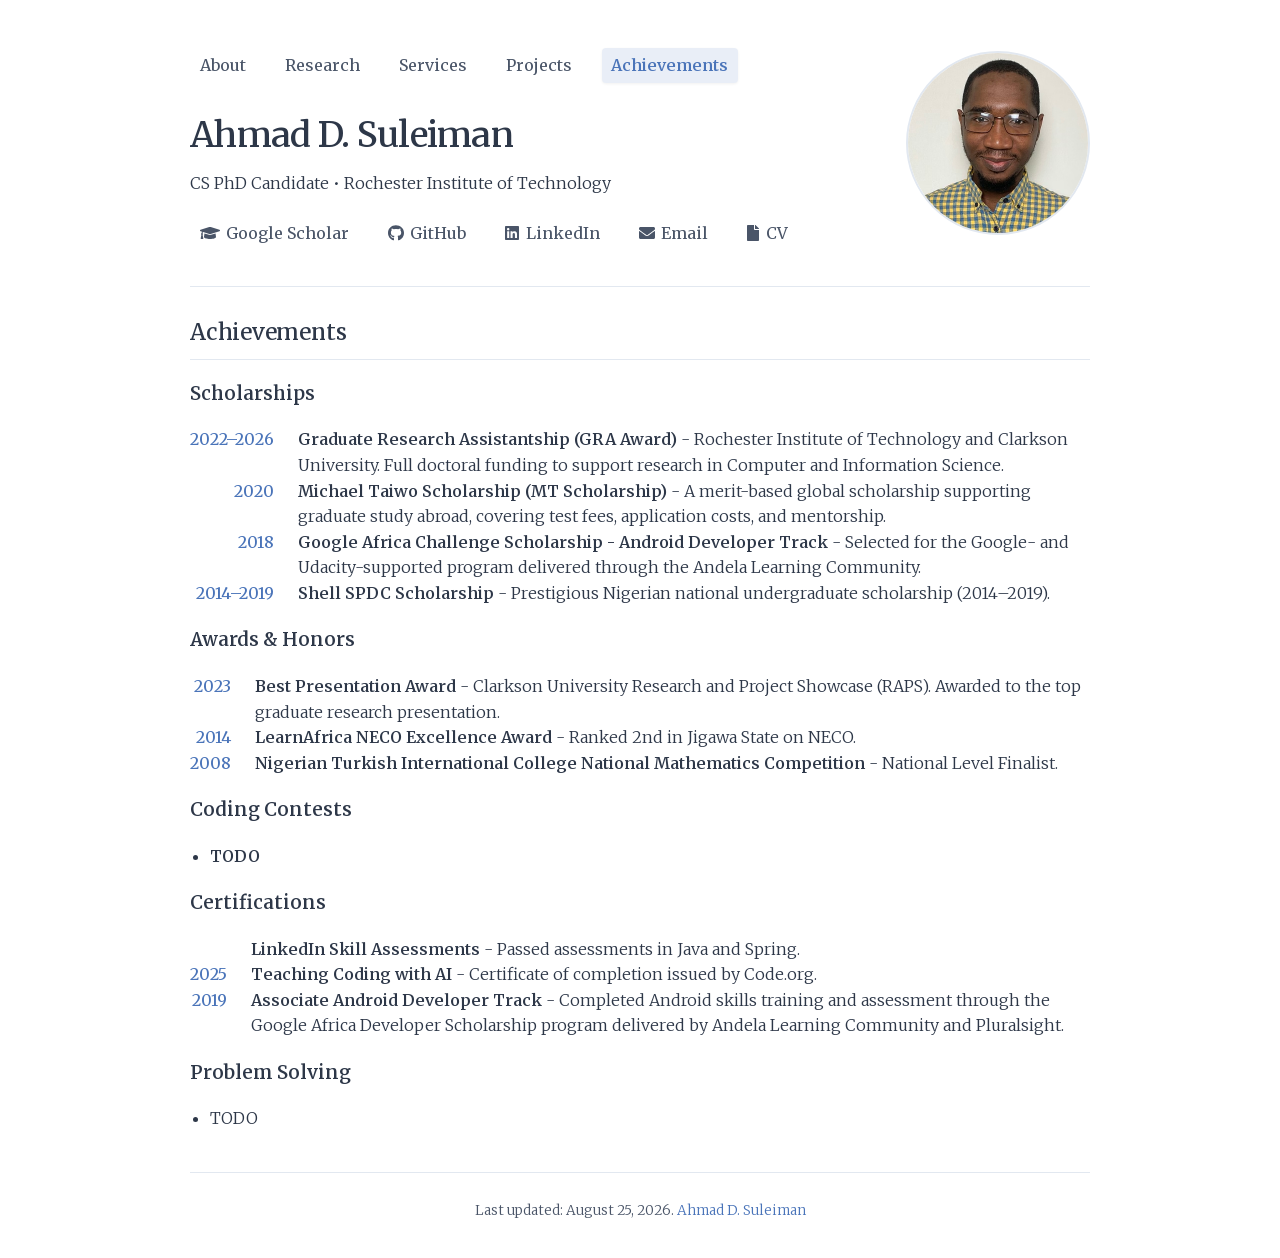
==== achievements.html @ 3bc74a8c "Date Teaching Coding with AI certificate" ====
<!DOCTYPE html>
<html lang="en">

<head>
    <meta charset="UTF-8">
    <meta name="viewport" content="width=device-width, initial-scale=1.0">
    <title>Awards &amp; Achievements | Ahmad D. Suleiman</title>
    <meta name="description" content="View awards, scholarships, honors, certifications, coding achievements, and selected academic accomplishments earned by Ahmad D. Suleiman.">
    <meta name="keywords"
        content="Ahmad D. Suleiman awards, scholarships, academic honors, certifications, coding contests, achievements, Rochester Institute of Technology">
    <meta name="author" content="Ahmad D. Suleiman">
    <meta name="robots" content="index, follow">
    <link rel="canonical" href="https://ahmadfantastic.github.io/achievements.html">
    <link rel="icon" href="images/favicon-32.png" type="image/png" sizes="32x32">
    <link rel="apple-touch-icon" href="images/apple-touch-icon.png" sizes="180x180">
    <meta name="theme-color" content="#4a74b9">
    <link rel="manifest" href="site.webmanifest">
    <meta name="msapplication-navbutton-color" content="#4a74b9">
    <meta name="mobile-web-app-capable" content="yes">
    <meta name="apple-mobile-web-app-capable" content="yes">
    <meta name="apple-mobile-web-app-status-bar-style" content="default">
    <meta property="og:type" content="website">
    <meta property="og:site_name" content="Ahmad D. Suleiman">
    <meta property="og:title" content="Awards &amp; Achievements | Ahmad D. Suleiman">
    <meta property="og:description" content="Awards, scholarships, honors, certifications, coding achievements, and selected academic accomplishments.">
    <meta property="og:url" content="https://ahmadfantastic.github.io/achievements.html">
    <meta property="og:image" content="https://ahmadfantastic.github.io/images/og-card.png">
    <meta property="og:image:type" content="image/png">
    <meta property="og:image:width" content="1200">
    <meta property="og:image:height" content="630">
    <meta property="og:image:alt" content="Ahmad D. Suleiman, computing education and empirical software engineering researcher">
    <meta name="twitter:card" content="summary_large_image">
    <meta name="twitter:creator" content="@ahmadfantastic8">
    <meta name="twitter:title" content="Awards &amp; Achievements | Ahmad D. Suleiman">
    <meta name="twitter:description" content="Awards, scholarships, honors, certifications, coding achievements, and selected academic accomplishments.">
    <meta name="twitter:image" content="https://ahmadfantastic.github.io/images/og-card.png">
    <meta name="twitter:image:alt" content="Ahmad D. Suleiman, computing education and empirical software engineering researcher">
    <link rel="preload" href="assets/fonts/merriweather-latin.woff2" as="font" type="font/woff2" crossorigin>
    <link rel="stylesheet" href="styles.css?v=20260809-1">
</head>

<body>
    <header>
        <div class="header-content">
            <button class="nav-toggle" aria-controls="main-nav" aria-expanded="false" aria-label="Toggle navigation">
                <span class="hamburger" aria-hidden="true"></span>
            </button>
            <nav id="main-nav" aria-label="Main navigation">
                <ul>
                    <li><a href="index.html">About</a></li>
                    <li><a href="research.html">Research</a></li>
                    <li><a href="services.html">Services</a></li>
                    <li><a href="projects.html">Projects</a></li>
                    <li><a href="achievements.html">Achievements</a></li>
                </ul>
            </nav>
            <h1>Ahmad D. Suleiman</h1>
            <p>CS PhD Candidate • Rochester Institute of Technology</p>
            <div class="social-links-header">
                <a href="https://scholar.google.com/citations?user=X2DXbvgAAAAJ&amp;hl=en" target="_blank"
                    rel="noopener noreferrer"><span class="social-icon icon-graduation-cap" aria-hidden="true"></span>Google Scholar</a>
                <a href="https://github.com/ahmadfantastic" target="_blank" rel="noopener noreferrer"><span
                        class="social-icon icon-github" aria-hidden="true"></span>GitHub</a>
                <a href="https://www.linkedin.com/in/ahmad-d-suleiman/" target="_blank" rel="noopener noreferrer"><span
                        class="social-icon icon-linkedin" aria-hidden="true"></span>LinkedIn</a>
                <a href="mailto:as4300@rit.edu"><span class="social-icon icon-envelope" aria-hidden="true"></span>Email</a>
                <a href="CV.pdf" download><span class="social-icon icon-file" aria-hidden="true"></span>CV</a>
            </div>
        </div>
        <div class="header-image">
            <picture>
                <source type="image/avif" srcset="images/profile-360.avif 360w, images/profile-480.avif 480w" sizes="180px">
                <source type="image/webp" srcset="images/profile-360.webp 360w, images/profile-480.webp 480w" sizes="180px">
                <img src="images/profile.jpg" alt="Ahmad D. Suleiman" width="180" height="180"
                    decoding="async" fetchpriority="high">
            </picture>
        </div>
    </header>
    <main>
        <section id="achievements">
            <h2>Achievements</h2>


            <div class="achievement-category">
                <h3>Scholarships</h3>
                <div class="entries-list">
                    <div class="entry-item">
                        <span class="entry-date">2022–2026</span>
                        <div class="entry-desc"><b>Graduate Research Assistantship (GRA Award)</b> - Rochester
                            Institute of Technology and Clarkson University. Full doctoral funding to support research in
                            Computer and Information Science.</div>
                    </div>
                    <div class="entry-item">
                        <span class="entry-date">2020</span>
                        <div class="entry-desc"><b>Michael Taiwo Scholarship (MT Scholarship)</b> - A
                            merit-based global scholarship supporting graduate study abroad, covering test fees,
                            application costs, and mentorship.</div>
                    </div>
                    <div class="entry-item">
                        <span class="entry-date">2018</span>
                        <div class="entry-desc"><b>Google Africa Challenge Scholarship - Android Developer Track</b> -
                            Selected for the Google- and Udacity-supported program delivered through the Andela Learning
                            Community.</div>
                    </div>
                    <div class="entry-item">
                        <span class="entry-date">2014–2019</span>
                        <div class="entry-desc"><b>Shell SPDC Scholarship</b> - Prestigious Nigerian national
                            undergraduate scholarship (2014–2019).</div>
                    </div>
                </div>
            </div>

            <div class="achievement-category">
                <h3>Awards &amp; Honors</h3>
                <div class="entries-list">
                    <div class="entry-item">
                        <span class="entry-date">2023</span>
                        <div class="entry-desc"><b>Best Presentation Award</b> - Clarkson University Research
                            and Project Showcase (RAPS). Awarded to the top graduate research presentation.</div>
                    </div>
                    <div class="entry-item">
                        <span class="entry-date">2014</span>
                        <div class="entry-desc"><b>LearnAfrica NECO Excellence Award</b> - Ranked 2nd in
                            Jigawa State on NECO.</div>
                    </div>
                    <div class="entry-item">
                        <span class="entry-date">2008</span>
                        <div class="entry-desc"><b>Nigerian Turkish International College National Mathematics Competition</b> - National Level Finalist.</div>
                    </div>
                </div>
            </div>

            <div class="achievement-category">
                <h3>Coding Contests</h3>
                <ul>
                    <li><b>TODO</b></li>
                </ul>
            </div>

            <div class="achievement-category">
                <h3>Certifications</h3>
                <div class="entries-list">
                    <div class="entry-item">
                        <span class="entry-date"></span>
                        <div class="entry-desc"><b>LinkedIn Skill Assessments</b> - Passed assessments in Java and
                            Spring.</div>
                    </div>
                    <div class="entry-item">
                        <span class="entry-date">2025</span>
                        <div class="entry-desc"><b>Teaching Coding with AI</b> - Certificate of completion issued by
                            Code.org.</div>
                    </div>
                    <div class="entry-item">
                        <span class="entry-date">2019</span>
                        <div class="entry-desc"><b>Associate Android Developer Track</b> - Completed Android skills
                            training and assessment through the Google Africa Developer Scholarship program delivered by
                            Andela Learning Community and Pluralsight.</div>
                    </div>
                </div>
            </div>

            <div class="achievement-category">
                <h3>Problem Solving</h3>
                <ul>
                    <li>TODO</li>
                </ul>
            </div>
        </section>
    </main>

    <footer>
        <p>Last updated: August 25, 2026. <a href="https://ahmadfantastic.github.io">Ahmad D. Suleiman</a></p>
    </footer>
    <div id="imageModal" class="modal">
        <button class="modal-close" type="button" onclick="closeModal()" aria-label="Close image preview">&times;</button>
        <img class="modal-content" id="modalImage" alt="">
    </div>
    <script src="scripts.js" defer></script>
    <script data-goatcounter="https://ahmadfantastic.goatcounter.com/count"
        async src="//gc.zgo.at/count.js"></script>
</body>

</html>
---- styles.css ----
@font-face {
  font-family: 'Merriweather';
  font-style: normal;
  font-weight: 300 600;
  font-display: swap;
  src: url('assets/fonts/merriweather-latin.woff2') format('woff2');
}

:root {
  --bg-color: #fff;
  --text-color: #2d3748;
  --text-secondary: #4a5568;
  --accent-color: #4a74b9;
  --accent-hover: #3a5c9e;
  --border-color: #e2e8f0;
  --shadow-color: rgba(0,0,0,0.05);
  --animation-offset: 3px;
  --transition-time: 0.3s;
}

body {
  font-family: 'Merriweather', Georgia, 'Times New Roman', serif;
  line-height: 1.6;
  max-width: 900px;
  margin: 0 auto;
  padding: 1.5rem;
  color: var(--text-color);
  background-color: var(--bg-color);
  font-weight: 300;
}

/* Smooth scrolling for in-page navigation */
html {
  scroll-behavior: smooth;
}

/* Navigation specific tweaks */
nav ul li {
  list-style: none;
}

nav ul li a {
  display: inline-block;
}

header {
  margin-bottom: 1.5rem;
  border-bottom: 1px solid var(--border-color);
  padding-bottom: 1rem;
  display: flex;
  align-items: center;
  justify-content: space-between;
  position: relative; /* allow absolutely-positioned mobile nav to sit under header */
}

.header-content {
  flex: 1;
}

.header-image img {
  width: 180px;
  height: 180px;
  object-fit: cover;
  border-radius: 50%;
  border: 2px solid var(--border-color);
  transition: transform var(--transition-time) ease, box-shadow var(--transition-time) ease;
}

.header-image img:hover {
  transform: scale(1.02);
  box-shadow: 0 5px 15px var(--shadow-color);
}

h1 {
  font-size: 2.2rem;
  font-weight: 500;
  margin-bottom: 0.25rem;
  letter-spacing: -0.02em;
}

h2 {
  font-size: 1.4rem;
  font-weight: 500;
  margin: 1.75rem 0 1rem;
  padding-bottom: 0.5rem;
  border-bottom: 1px solid var(--border-color);
  letter-spacing: -0.01em;
}

/* Navigation */
nav {
  margin-top: 1.5rem;
}

/* Hide mobile nav toggle by default (show only in small viewports) */
.nav-toggle {
  display: none; /* hidden by default; shown with media query on small screens */
}

/* Ensure main nav is visible on wider screens */
nav#main-nav {
  display: block;
  z-index: 50;
}

nav ul {
  list-style: none;
  padding: 0;
  display: flex;
  flex-wrap: wrap;
  gap: 1.25rem;
}

nav a, .social-links-header a {
  text-decoration: none;
  color: var(--text-secondary);
  transition: all var(--transition-time) ease;
  font-weight: 400;
  padding: 0.3rem 0.6rem;
  border-radius: 4px;
}

nav a:hover, .social-links-header a:hover {
  color: var(--accent-color);
  background-color: rgba(74, 116, 185, 0.08);
  transform: translateX(var(--animation-offset));
}

/* Active navigation link indicator */
nav a.nav-active, nav a.nav-active:hover {
  color: var(--accent-color);
  font-weight: 600;
  background-color: rgba(74, 116, 185, 0.12);
  box-shadow: 0 1px 3px rgba(0,0,0,0.06);
  transform: none; /* don't shift on active */
}

.social-links-header {
  display: flex;
  gap: 1.25rem;
  margin: 1.2rem 0;
}

.social-icon {
  display: inline-block;
  height: 1em;
  margin-right: 0.4rem;
  vertical-align: -0.125em;
  background-color: currentColor;
  -webkit-mask-position: center;
  -webkit-mask-repeat: no-repeat;
  -webkit-mask-size: contain;
  mask-position: center;
  mask-repeat: no-repeat;
  mask-size: contain;
}

.icon-graduation-cap {
  width: 1.25em;
  -webkit-mask-image: url('assets/icons/graduation-cap.svg');
  mask-image: url('assets/icons/graduation-cap.svg');
}

.icon-github {
  width: 0.969em;
  -webkit-mask-image: url('assets/icons/github.svg');
  mask-image: url('assets/icons/github.svg');
}

.icon-linkedin {
  width: 0.875em;
  -webkit-mask-image: url('assets/icons/linkedin.svg');
  mask-image: url('assets/icons/linkedin.svg');
}

.icon-envelope {
  width: 1em;
  -webkit-mask-image: url('assets/icons/envelope.svg');
  mask-image: url('assets/icons/envelope.svg');
}

.icon-file {
  width: 0.75em;
  -webkit-mask-image: url('assets/icons/file.svg');
  mask-image: url('assets/icons/file.svg');
}

/* Unified animation for elements (not sections) */
.publication-item, .entry-item, .service-category, .misc-item, .news-list li {
  transition: transform var(--transition-time) ease;
}

.publication-item:hover, .entry-item:hover, 
.service-category:hover, .misc-item:hover, .news-list li:hover {
  transform: translateX(var(--animation-offset));
}

/* Section animation */
@keyframes fadeIn {
  from {
    opacity: 0;
    transform: translateX(var(--animation-offset));
  }
  to {
    opacity: 1;
    transform: translateX(0);
  }
}

section {
  margin-bottom: 2rem;
  scroll-margin-top: 1rem;
  animation: fadeIn 0.8s ease-out;
  width: 100%;
}

/* Availability notice */
.availability-note {
  margin-top: 1.25rem;
  padding: 1rem 1.15rem;
  border: 1px solid var(--border-color);
  border-left: 4px solid var(--accent-color);
  background-color: rgba(74, 116, 185, 0.035);
  border-radius: 4px;
  box-shadow: 0 2px 8px var(--shadow-color);
}

.availability-title {
  margin: 0 0 0.7rem;
  color: var(--accent-color);
  font-weight: 600;
  font-size: 1em;
  padding: 0;
  border: 0;
  letter-spacing: normal;
}

.availability-options {
  border-top: 1px solid var(--border-color);
}

.availability-option {
  display: grid;
  grid-template-columns: 6.5rem minmax(0, 1fr);
  gap: 0.75rem;
  align-items: start;
  padding: 0.65rem 0 0;
}

.availability-option + .availability-option {
  margin-top: 0.65rem;
  border-top: 1px solid var(--border-color);
}

.availability-option h3 {
  margin: 0;
  font-size: 0.95rem;
  font-weight: 600;
}

.availability-option p {
  margin: 0;
  color: var(--text-secondary);
  font-size: 0.9rem;
}

/* Publication styles */
.publications-header {
  display: flex;
  justify-content: space-between;
  align-items: center;
  margin-bottom: 1.5rem;
}

.toggle-publications {
  background-color: rgba(74, 116, 185, 0.08);
  color: var(--accent-color);
  border: none;
  padding: 0.5rem 1rem;
  border-radius: 4px;
  cursor: pointer;
  font-weight: 500;
  transition: all var(--transition-time) ease;
}

.toggle-publications:hover {
  background-color: var(--accent-color);
  color: white;
}

.publication-item {
  margin-bottom: 1.5rem;
  padding: 0.75rem 0;
  border-bottom: 1px solid var(--border-color);
  display: flex;
  gap: 1.25rem;
}

.pub-thumbnail {
  width: 125px;
  height: 125px;
  flex-shrink: 0;
  border: 1px solid var(--border-color);
  overflow: hidden;
  cursor: pointer;
  position: relative;
  border-radius: 6px;
  box-shadow: 0 2px 8px var(--shadow-color);
}

.pub-thumbnail img {
  width: 100%;
  height: 100%;
  object-fit: cover;
  transition: transform var(--transition-time) ease;
}

.pub-thumbnail:hover img {
  transform: scale(1.08);
}

.pub-content {
  flex: 1;
}

.pub-title {
  font-weight: 500;
  margin-bottom: 0.4rem;
  font-size: 1.05rem;
}

.pub-authors {
  font-size: 0.9rem;
  margin-bottom: 0.4rem;
  color: var(--text-secondary);
  line-height: 1.5;
}

.highlight-name {
  font-weight: 600;
  color: var(--accent-color);
}

.pub-venue-container {
  display: flex;
  flex-wrap: wrap;
  align-items: center;
  gap: 0.75rem;
  margin-bottom: 0.5rem;
}

.pub-venue {
  font-size: 0.9rem;
  font-style: italic;
  color: var(--text-secondary);
}

.pub-award {
  font-size: 0.85rem;
  font-weight: 500;
  color: #fff;
  background-color: var(--accent-color);
  padding: 0.15rem 0.5rem;
  border-radius: 4px;
  display: inline-block;
  box-shadow: 0 1px 3px rgba(0,0,0,0.1);
  white-space: nowrap;
  animation: pulse 2s infinite;
}

@keyframes pulse {
  0% {
    box-shadow: 0 0 0 0 rgba(74, 116, 185, 0.4);
  }
  70% {
    box-shadow: 0 0 0 6px rgba(74, 116, 185, 0);
  }
  100% {
    box-shadow: 0 0 0 0 rgba(74, 116, 185, 0);
  }
}

.pub-links {
  font-size: 0.85rem;
  display: flex;
  flex-wrap: wrap;
  gap: 0.5rem;
}

.pub-links a {
  color: var(--accent-color);
  transition: all var(--transition-time) ease;
  padding: 0.2rem 0.5rem;
  border-radius: 4px;
  background-color: rgba(74, 116, 185, 0.08);
}

.pub-links a:hover {
  color: #fff;
  background-color: var(--accent-color);
  transform: translateX(3px);
  box-shadow: 0 2px 5px rgba(74, 116, 185, 0.2);
}

/* Generic entries section (used for education, experience, achievements) */
.entry-item {
  display: flex;
  align-items: flex-start;
  margin-bottom: 0.8rem;
}

.entry-date {
  font-weight: 500;
  color: var(--accent-color);
  flex: 0 0 auto;
}

/* Grid container that ensures the date column is a fixed track sized by its largest content
   so all descriptions line up. We use max-content for the first column and allow the second
   column to take remaining space. */
.entries-list {
  display: grid;
  grid-template-columns: max-content 1fr;
  gap: 0 1rem; /* vertical gap controlled by .entry-item margin; horizontal gap between columns */
}

/* When using grid, ensure each entry-item spans the grid row with the two columns */
.entries-list .entry-item {
  display: contents; /* allow children (entry-date, entry-desc) to participate in the grid */
}

/* Ensure entry-date and entry-desc align to grid tracks when inside .entries-list */
.entries-list .entry-date {
  grid-column: 1 / 2;
  padding-right: 0.5rem;
  display: inline-block;
  text-align: right;
}

.entries-list .entry-desc {
  grid-column: 2 / 3;
  padding-left: 0; /* no extra left padding; spacing comes from grid gap */
}

.entry-desc {
  padding-left: 1rem;
  flex: 1;
}

/* Primary role/degree emphasis */
.primary-role {
  font-weight: 700;
  color: var(--text-color);
  font-size: 1rem;
  margin-bottom: 0.25rem;
}

.role-meta {
  font-size: 0.9rem;
  color: var(--text-secondary);
  margin-bottom: 0.4rem;
}

.summary {
  color: var(--text-secondary);
  font-size: 0.95rem;
}

.compact-list {
  margin: 0.25rem 0 0.5rem 0;
  padding-left: 1rem;
  color: var(--text-secondary);
}

.compact-list li {
  margin-bottom: 0.35rem;
}

.entry-desc small {
  font-size: 0.85rem;
  color: var(--text-secondary);
  margin-left: 0.5rem;
}

/* News section */
.news-container {
  max-height: 300px;
  overflow-y: auto;
  scrollbar-width: none;
  -ms-overflow-style: none;
}

.news-container::-webkit-scrollbar {
  display: none;
}

.news-list {
  padding-left: 0;
  list-style-type: none;
  margin: 0.5rem 0;
}

.news-list li {
  margin-bottom: 0.9rem;
  padding-left: 0.9rem;
  border-left: 2px solid rgba(74, 116, 185, 0.2);
  padding-bottom: 0.7rem;
}

.news-list li:hover {
  border-left-color: var(--accent-color);
}

/* Services and misc */
.service-title {
  font-weight: 500;
  margin-bottom: 0.35rem;
  color: var(--accent-color);
}

.service-category p, .misc-item p {
  margin: 0.25rem 0 0.75rem;
}

/* Footer */
footer {
  margin-top: 2.5rem;
  padding-top: 1.2rem;
  border-top: 1px solid var(--border-color);
  font-size: 0.85rem;
  color: var(--text-secondary);
  text-align: center;
}

/* Generic styles */
a {
  color: var(--accent-color);
  text-decoration: none;
  transition: color var(--transition-time) ease;
}

a:hover {
  color: var(--accent-hover);
}

em {
  font-style: italic;
  color: var(--text-secondary);
}

ul {
  padding-left: 1.25rem;
}

p {
  margin: 0.5rem 0 0.75rem;
}

strong {
  font-weight: 600;
  color: var(--accent-color);
}

/* Modal styles */
.modal {
  display: none;
  position: fixed;
  z-index: 1000;
  padding-top: 100px;
  left: 0;
  top: 0;
  width: 100%;
  height: 100%;
  overflow: auto;
  background-color: rgba(0,0,0,0.85);
  transition: opacity var(--transition-time);
  opacity: 0;
}

.modal.show {
  opacity: 1;
}

.modal-content {
  margin: auto;
  display: block;
  max-width: 85%;
  max-height: 85%;
  border-radius: 4px;
  box-shadow: 0 10px 25px rgba(0,0,0,0.3);
  animation: zoom var(--transition-time) ease-out;
  touch-action: pan-y;
  user-select: none;
}

@keyframes zoom {
  from {
    transform: scale(0.8);
    opacity: 0;
  }
  to {
    transform: scale(1);
    opacity: 1;
  }
}

.modal-close {
  position: absolute;
  top: 15px;
  right: 35px;
  z-index: 1002;
  padding: 0;
  border: 0;
  color: #f1f1f1;
  background: transparent;
  font-size: 35px;
  font-weight: normal;
  line-height: 1;
  cursor: pointer;
  transition: color var(--transition-time);
  opacity: 0.8;
}

.modal-close:hover {
  color: #fff;
  opacity: 1;
  transform: scale(1.1);
}

.modal-nav {
  position: fixed;
  top: 50%;
  z-index: 1001;
  width: 48px;
  height: 48px;
  padding: 0;
  border: 1px solid rgba(255, 255, 255, 0.35);
  border-radius: 50%;
  color: #fff;
  background: rgba(14, 24, 39, 0.72);
  font-size: 1.45rem;
  line-height: 1;
  cursor: pointer;
  transform: translateY(-50%);
  transition: background var(--transition-time), border-color var(--transition-time);
}

.modal-nav:hover,
.modal-nav:focus-visible {
  border-color: rgba(255, 255, 255, 0.8);
  background: rgba(74, 116, 185, 0.92);
}

.modal-prev {
  left: 24px;
}

.modal-next {
  right: 24px;
}

.modal-counter {
  position: fixed;
  left: 50%;
  bottom: 18px;
  z-index: 1001;
  margin: 0;
  padding: 0.35rem 0.7rem;
  border-radius: 999px;
  color: #fff;
  background: rgba(14, 24, 39, 0.72);
  font-family: -apple-system, BlinkMacSystemFont, 'Segoe UI', sans-serif;
  font-size: 0.78rem;
  transform: translateX(-50%);
}

/* Responsive design fixes */
@media (max-width: 768px) {
  /* Make header stack vertically on mobile */
  header {
    flex-direction: column-reverse;
    align-items: center;
    text-align: center;
    gap: 1rem;
  }

  /* Mobile nav: hide full nav by default and show hamburger */
  .nav-toggle {
    display: inline-flex;
    align-items: center;
    justify-content: center;
    background: transparent;
    border: none;
    cursor: pointer;
    padding: 0.4rem;
    margin: 0; /* remove center placement */
    position: absolute; /* place in header corner */
    top: 0.6rem;
    right: 0.6rem;
    z-index: 1100;
  }

  .nav-toggle:focus {
    outline: 2px solid rgba(74,116,185,0.25);
    outline-offset: 2px;
  }

  .hamburger,
  .hamburger::before,
  .hamburger::after {
    display: block;
    width: 22px;
    height: 2px;
    background-color: var(--text-secondary);
    border-radius: 2px;
    position: relative;
    transition: transform 0.18s ease, opacity 0.18s ease;
  }

  .hamburger::before,
  .hamburger::after {
    content: '';
    position: absolute;
    left: 0;
  }

  .hamburger::before {
    top: -7px;
  }

  .hamburger::after {
    top: 7px;
  }

  /* Hide the nav by default on mobile */
  nav#main-nav {
    display: none;
    width: 100%;
  }

  /* When nav is open, show it */
  nav#main-nav.open {
    display: block;
    position: absolute;
    /* place dropdown under hamburger in the top-right corner */
    top: calc(0.6rem + 2.2rem); /* hamburger top + approximate height */
    right: 0.6rem;
    width: auto;
    min-width: 160px;
    max-width: calc(100% - 1.2rem);
    background: var(--bg-color);
    padding: 0.4rem 0.25rem;
    box-shadow: 0 6px 20px rgba(0,0,0,0.12);
    border-radius: 6px;
    overflow: hidden;
    z-index: 1100;
  }

  nav#main-nav ul {
    flex-direction: column;
    gap: 0;
    align-items: flex-start;
    margin: 0;
    padding: 0;
  }

  nav#main-nav a {
    padding: 0.5rem 0.75rem;
    display: block;
    width: 100%;
    text-align: left;
  }

  /* When hamburger toggled to open state, rotate lines into an X */
  .nav-toggle[aria-expanded="true"] .hamburger {
    background-color: transparent;
  }

  .nav-toggle[aria-expanded="true"] .hamburger::before {
    transform: translateY(7px) rotate(45deg);
  }

  .nav-toggle[aria-expanded="true"] .hamburger::after {
    transform: translateY(-7px) rotate(-45deg);
  }

  /* Center social links on mobile */
  .social-links-header {
    flex-wrap: wrap;
    justify-content: center;
  }

  .availability-options {
    border-top: 1px solid var(--border-color);
  }

  .availability-option {
    grid-template-columns: 1fr;
    gap: 0.15rem;
    padding-top: 0.65rem;
  }

  .availability-option + .availability-option {
    margin-top: 0.65rem;
  }

  /* Disable right-moving hover animations on mobile */
  .publication-item:hover, .entry-item:hover, 
  .service-category:hover, .misc-item:hover, .news-list li:hover,
  nav a:hover, .social-links-header a:hover, .pub-links a:hover {
    transform: none !important;
  }

  /* On narrow viewports use a stacked layout where the year sits above the description */
  .entries-list {
    display: block;
  }

  .entries-list .entry-date {
    text-align: left;
    display: block;
    margin-bottom: 0.25rem;
  }

  .entries-list .entry-desc {
    padding-left: 1rem; /* restore some indent for readability on mobile */
  }
}

/* Projects portfolio */
.projects-document {
  scroll-behavior: auto;
  scroll-padding-top: 4.75rem;
}

.projects-page {
  box-sizing: border-box;
  width: 100%;
  max-width: 1120px;
}

.projects-main,
.projects-main * {
  box-sizing: border-box;
}

.projects-main {
  --project-ink: #17233a;
  --project-muted: #647086;
  --project-surface: #f7f9fc;
  --project-accent-soft: #eaf0fa;
}

.project-context {
  text-transform: uppercase;
  letter-spacing: 0.09em;
  font-family: -apple-system, BlinkMacSystemFont, 'Segoe UI', sans-serif;
  font-weight: 700;
}

.project-section {
  margin-bottom: 4rem;
  scroll-margin-top: 5rem;
}

.project-section-heading {
  margin-bottom: 1.2rem;
  padding-bottom: 1rem;
  border-bottom: 1px solid var(--border-color);
}

.project-section-heading h2 {
  margin: 0;
  padding: 0;
  border: 0;
  color: var(--project-ink);
  font-size: clamp(1.35rem, 2.5vw, 1.8rem);
  line-height: 1.3;
}

.project-section-heading > p {
  margin: 0.45rem 0 0;
  color: var(--project-muted);
  font-size: 0.86rem;
  line-height: 1.65;
}

.project-grid {
  display: grid;
  grid-template-columns: repeat(2, minmax(0, 1fr));
  gap: 0.9rem;
}

.project-card {
  display: flex;
  min-width: 0;
  flex-direction: column;
  border: 1px solid #dfe5ee;
  border-radius: 9px;
  background: #fff;
  transition: border-color 0.2s ease, background 0.2s ease;
}

.project-card:hover {
  border-color: #c6d4e8;
  background: #fbfcfe;
}

.project-card-body {
  display: flex;
  flex: 1;
  flex-direction: column;
  padding: 1.1rem 1.15rem 1.2rem;
}

.project-context {
  margin: 0 0 0.45rem;
  color: var(--accent-color);
  font-size: 0.65rem;
  line-height: 1.5;
}

.project-card h3 {
  margin: 0;
  color: var(--project-ink);
  font-size: 1.07rem;
  font-weight: 600;
  line-height: 1.4;
  letter-spacing: -0.012em;
}

.project-card-body > p:not(.project-context) {
  margin: 0.65rem 0 0.85rem;
  color: #536176;
  font-size: 0.83rem;
  line-height: 1.68;
}

.project-tags {
  display: flex;
  flex-wrap: wrap;
  gap: 0.35rem;
  margin: 0;
  padding: 0;
  list-style: none;
}

.project-tags li {
  padding: 0.24rem 0.48rem;
  border: 1px solid #dce4ef;
  border-radius: 999px;
  color: #52627a;
  background: #f8fafc;
  font-family: -apple-system, BlinkMacSystemFont, 'Segoe UI', sans-serif;
  font-size: 0.67rem;
  line-height: 1.3;
}

.project-links {
  display: flex;
  flex-wrap: wrap;
  gap: 0.45rem;
  margin-top: 0.9rem;
  padding-top: 0.75rem;
  border-top: 1px solid #edf0f5;
}

.project-links a,
.project-links button {
  display: inline-flex;
  align-items: center;
  gap: 0.35rem;
  padding: 0.36rem 0.58rem;
  border: 0;
  border-radius: 7px;
  color: var(--accent-color);
  background: var(--project-accent-soft);
  font-family: -apple-system, BlinkMacSystemFont, 'Segoe UI', sans-serif;
  font-size: 0.72rem;
  font-weight: 650;
  line-height: 1.3;
  text-decoration: none;
}

.project-links a:hover,
.project-links a:focus-visible,
.project-links button:hover,
.project-links button:focus-visible {
  color: #fff;
  background: var(--accent-color);
}

.project-links button {
  cursor: pointer;
}

@media (max-width: 768px) {
  .project-grid {
    grid-template-columns: 1fr;
  }
}

@media (max-width: 480px) {
  .projects-page {
    padding: 0.9rem;
  }

  .modal {
    padding-top: 80px;
  }

  .modal-content {
    max-width: 92%;
    max-height: 74%;
  }

  .modal-nav {
    top: auto;
    bottom: 18px;
    width: 42px;
    height: 42px;
    transform: none;
  }

  .modal-prev {
    left: 18px;
  }

  .modal-next {
    right: 18px;
  }
}

@media (prefers-reduced-motion: reduce) {
  .project-card {
    transition: none;
  }
}
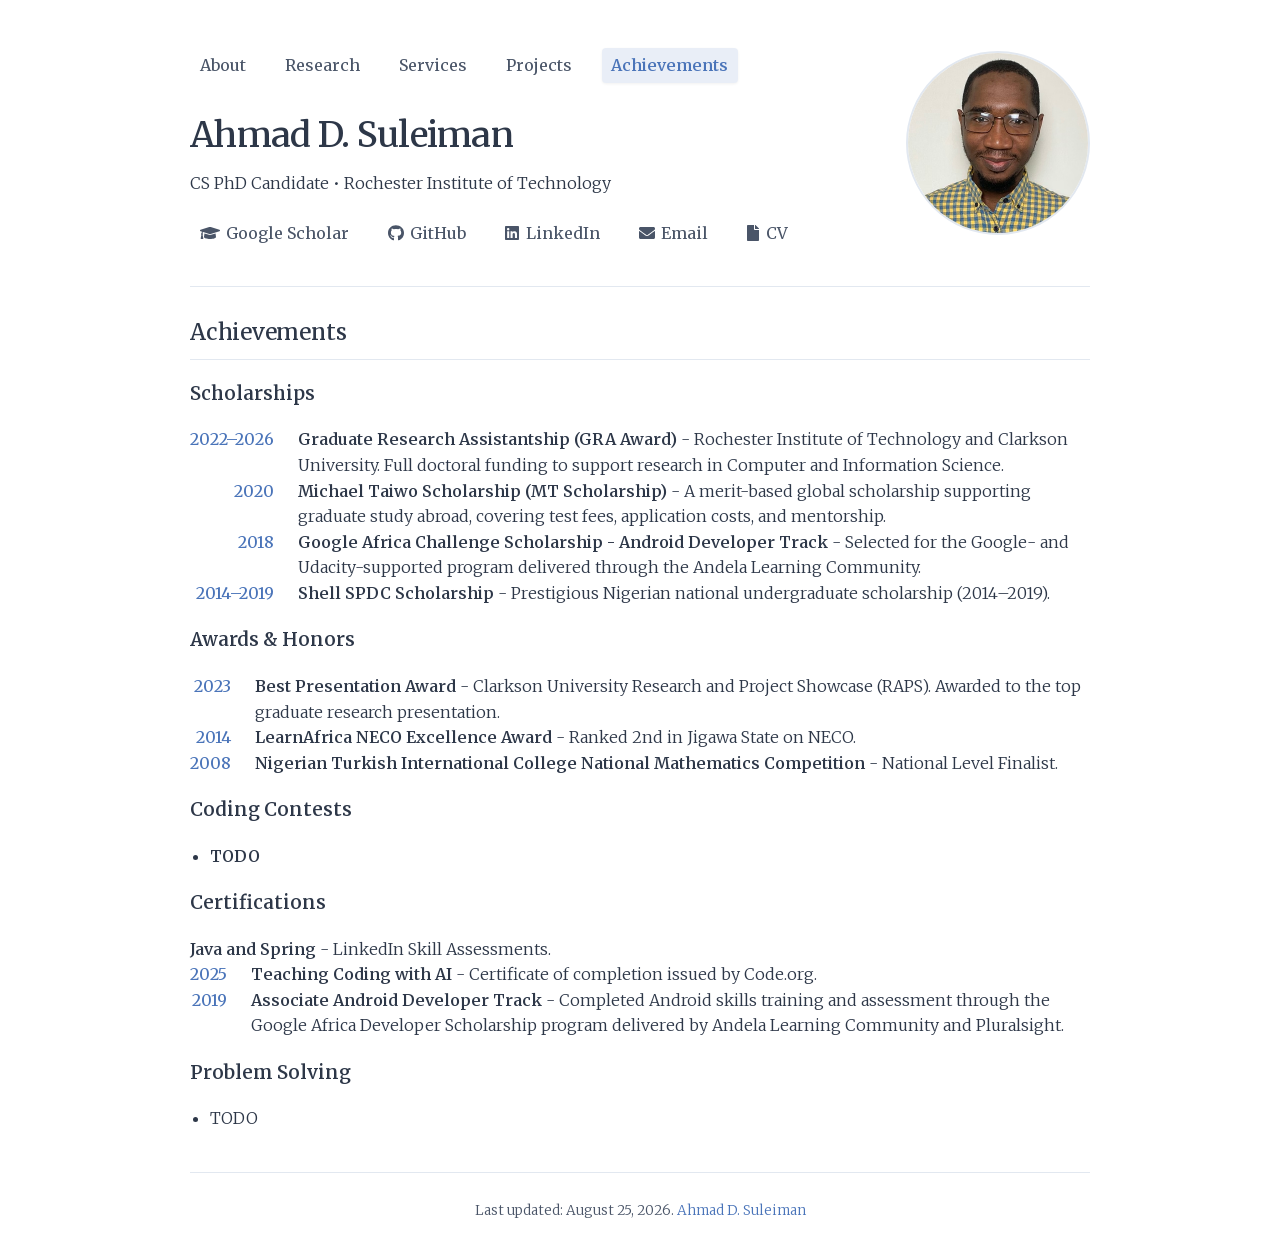
==== commit 8351f965: "Refine LinkedIn assessment entry" ====
--- a/achievements.html
+++ b/achievements.html
@@ -141,9 +141,8 @@
                 <h3>Certifications</h3>
                 <div class="entries-list">
                     <div class="entry-item">
-                        <span class="entry-date"></span>
-                        <div class="entry-desc"><b>LinkedIn Skill Assessments</b> - Passed assessments in Java and
-                            Spring.</div>
+                        <div class="entry-desc entry-desc-undated"><b>Java and Spring</b> - LinkedIn Skill Assessments.
+                        </div>
                     </div>
                     <div class="entry-item">
                         <span class="entry-date">2025</span>
--- a/styles.css
+++ b/styles.css
@@ -440,6 +440,10 @@
 .entries-list .entry-desc {
   grid-column: 2 / 3;
   padding-left: 0; /* no extra left padding; spacing comes from grid gap */
+}
+
+.entries-list .entry-desc-undated {
+  grid-column: 1 / 3;
 }
 
 .entry-desc {
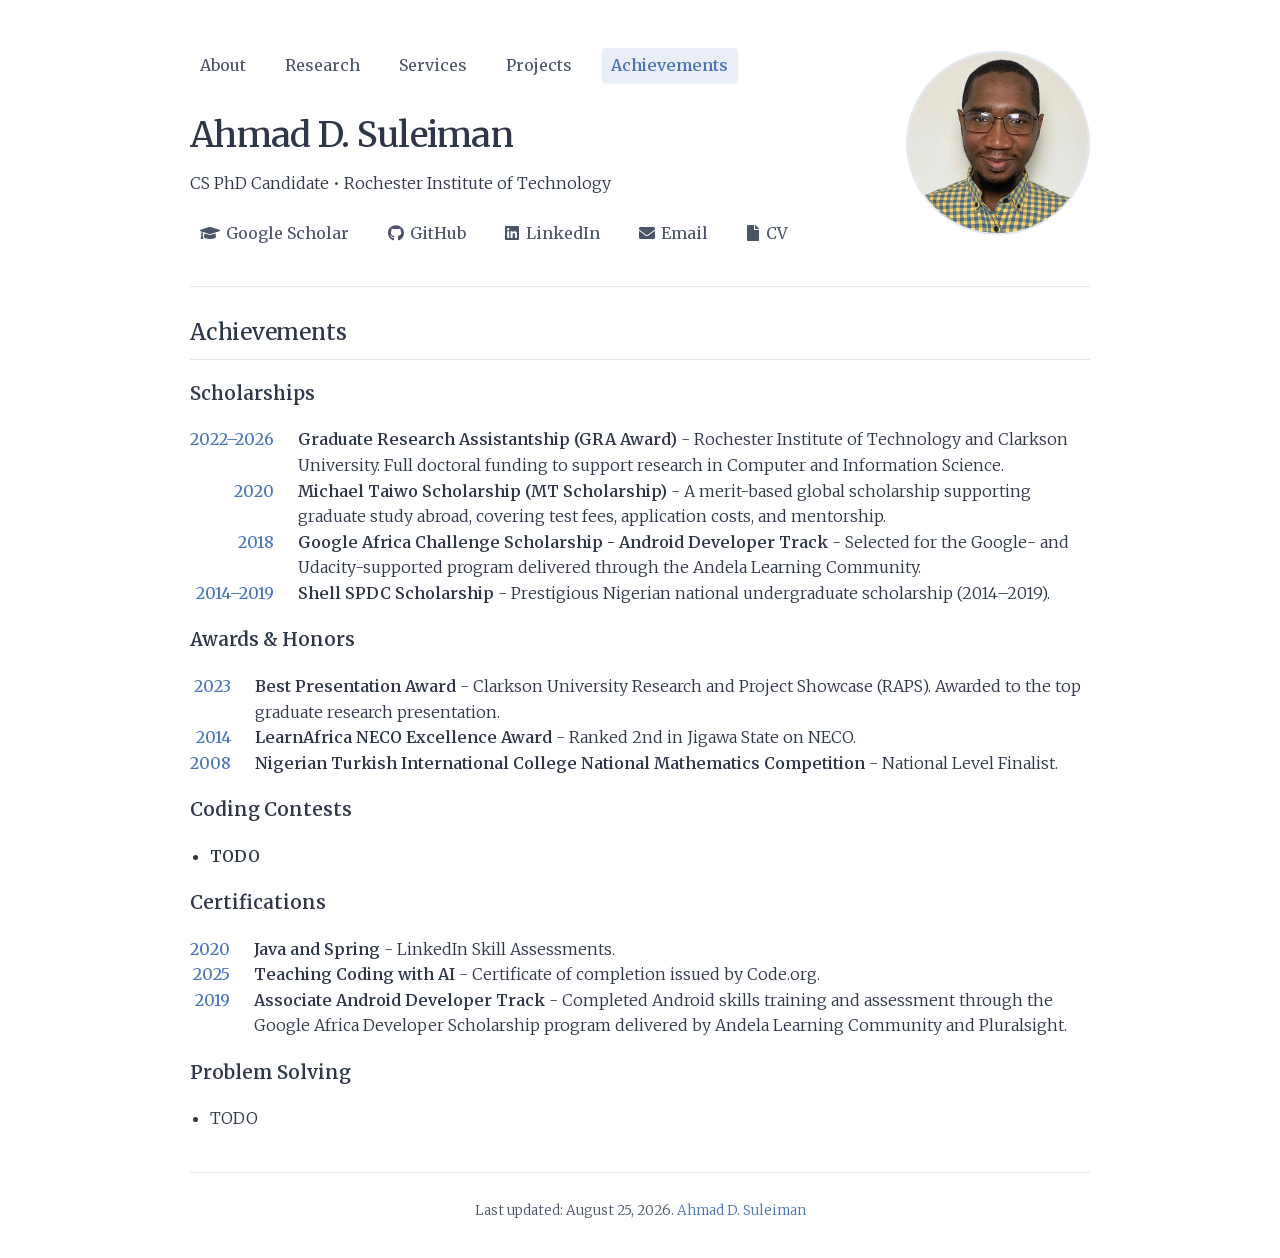
==== commit 507cfea3: "Date LinkedIn skill assessments" ====
--- a/achievements.html
+++ b/achievements.html
@@ -141,8 +141,8 @@
                 <h3>Certifications</h3>
                 <div class="entries-list">
                     <div class="entry-item">
-                        <div class="entry-desc entry-desc-undated"><b>Java and Spring</b> - LinkedIn Skill Assessments.
-                        </div>
+                        <span class="entry-date">2020</span>
+                        <div class="entry-desc"><b>Java and Spring</b> - LinkedIn Skill Assessments.</div>
                     </div>
                     <div class="entry-item">
                         <span class="entry-date">2025</span>
--- a/styles.css
+++ b/styles.css
@@ -440,10 +440,6 @@
 .entries-list .entry-desc {
   grid-column: 2 / 3;
   padding-left: 0; /* no extra left padding; spacing comes from grid gap */
-}
-
-.entries-list .entry-desc-undated {
-  grid-column: 1 / 3;
 }
 
 .entry-desc {
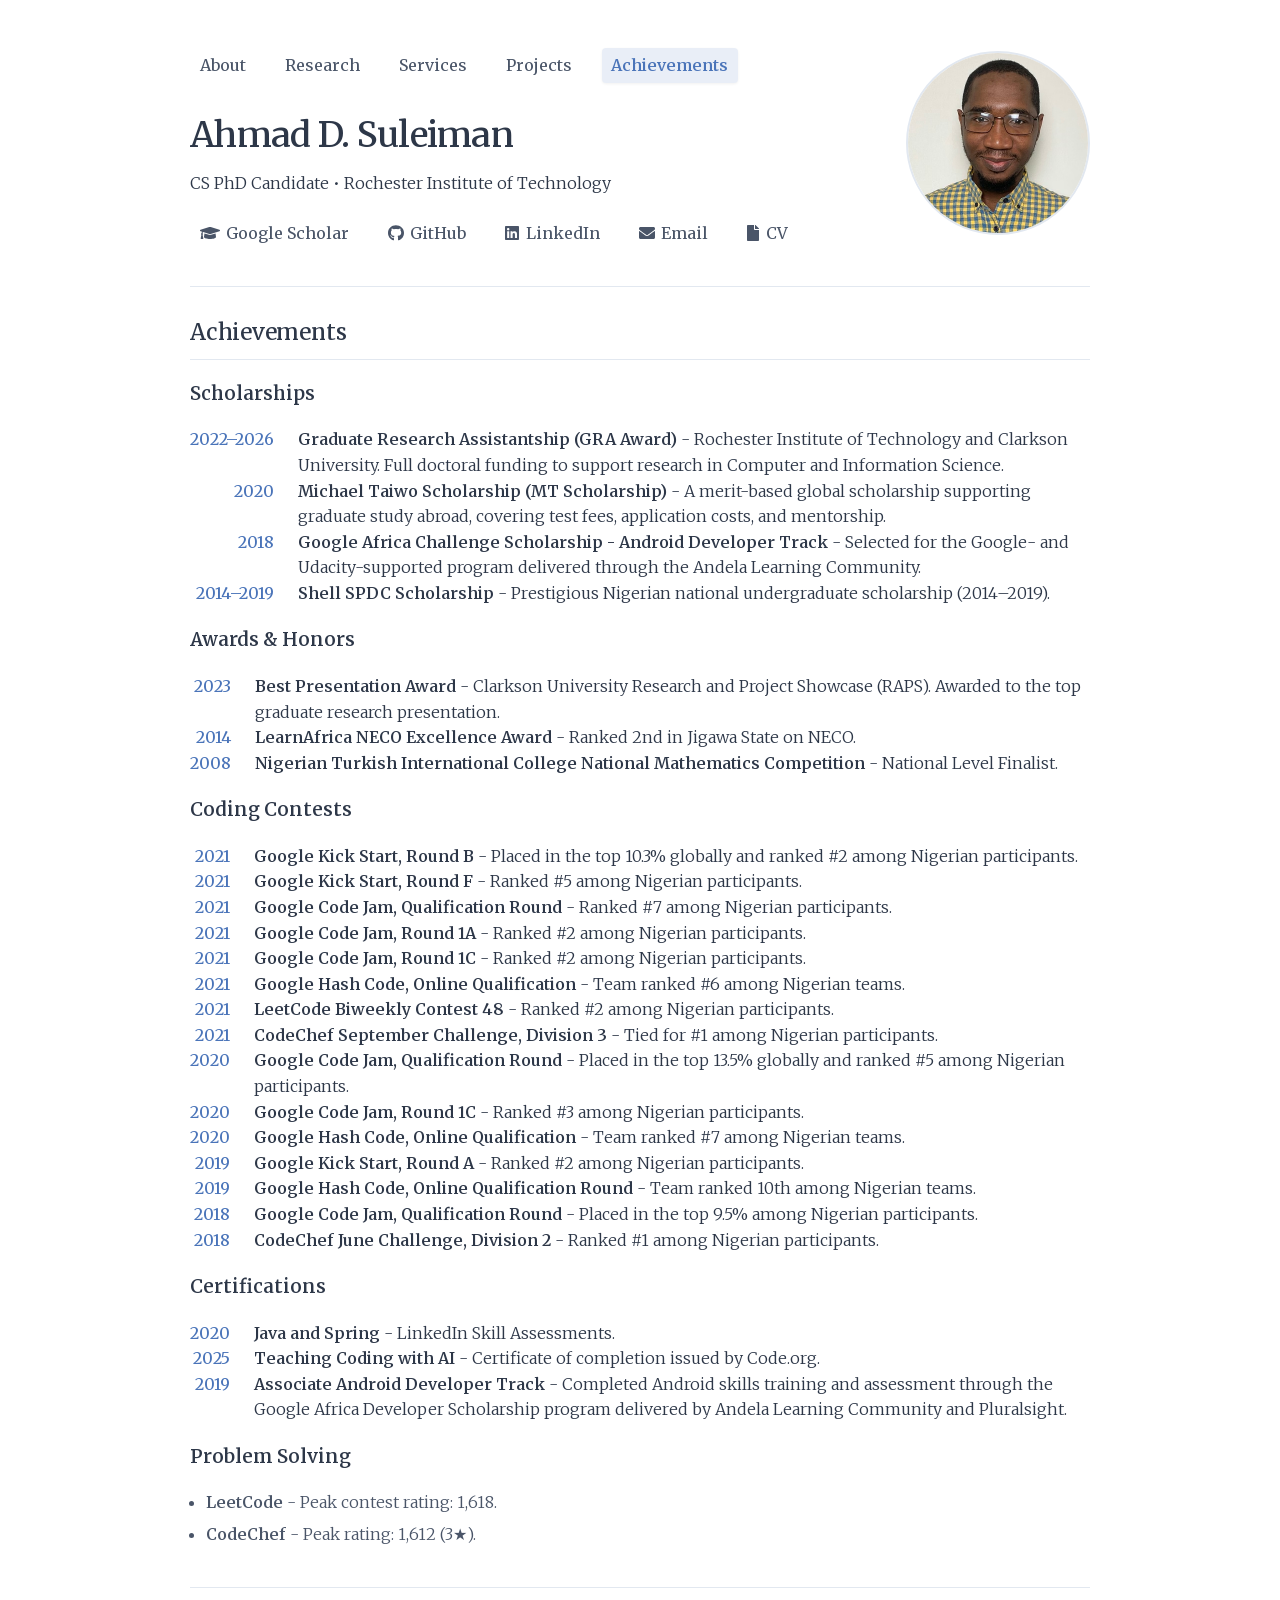
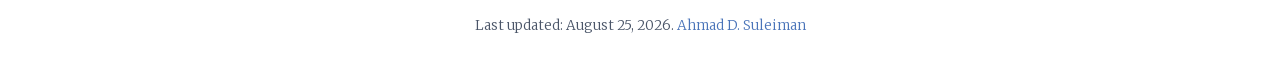
==== commit 1d90e98e: "Update achievements and service records" ====
--- a/achievements.html
+++ b/achievements.html
@@ -132,9 +132,68 @@
 
             <div class="achievement-category">
                 <h3>Coding Contests</h3>
-                <ul>
-                    <li><b>TODO</b></li>
-                </ul>
+                <div class="entries-list">
+                    <div class="entry-item">
+                        <span class="entry-date">2021</span>
+                        <div class="entry-desc"><b>Google Kick Start, Round B</b> - Placed in the top 10.3% globally and ranked #2 among Nigerian participants.</div>
+                    </div>
+                    <div class="entry-item">
+                        <span class="entry-date">2021</span>
+                        <div class="entry-desc"><b>Google Kick Start, Round F</b> - Ranked #5 among Nigerian participants.</div>
+                    </div>
+                    <div class="entry-item">
+                        <span class="entry-date">2021</span>
+                        <div class="entry-desc"><b>Google Code Jam, Qualification Round</b> - Ranked #7 among Nigerian participants.</div>
+                    </div>
+                    <div class="entry-item">
+                        <span class="entry-date">2021</span>
+                        <div class="entry-desc"><b>Google Code Jam, Round 1A</b> - Ranked #2 among Nigerian participants.</div>
+                    </div>
+                    <div class="entry-item">
+                        <span class="entry-date">2021</span>
+                        <div class="entry-desc"><b>Google Code Jam, Round 1C</b> - Ranked #2 among Nigerian participants.</div>
+                    </div>
+                    <div class="entry-item">
+                        <span class="entry-date">2021</span>
+                        <div class="entry-desc"><b>Google Hash Code, Online Qualification</b> - Team ranked #6 among Nigerian teams.</div>
+                    </div>
+                    <div class="entry-item">
+                        <span class="entry-date">2021</span>
+                        <div class="entry-desc"><b>LeetCode Biweekly Contest 48</b> - Ranked #2 among Nigerian participants.</div>
+                    </div>
+                    <div class="entry-item">
+                        <span class="entry-date">2021</span>
+                        <div class="entry-desc"><b>CodeChef September Challenge, Division 3</b> - Tied for #1 among Nigerian participants.</div>
+                    </div>
+                    <div class="entry-item">
+                        <span class="entry-date">2020</span>
+                        <div class="entry-desc"><b>Google Code Jam, Qualification Round</b> - Placed in the top 13.5% globally and ranked #5 among Nigerian participants.</div>
+                    </div>
+                    <div class="entry-item">
+                        <span class="entry-date">2020</span>
+                        <div class="entry-desc"><b>Google Code Jam, Round 1C</b> - Ranked #3 among Nigerian participants.</div>
+                    </div>
+                    <div class="entry-item">
+                        <span class="entry-date">2020</span>
+                        <div class="entry-desc"><b>Google Hash Code, Online Qualification</b> - Team ranked #7 among Nigerian teams.</div>
+                    </div>
+                    <div class="entry-item">
+                        <span class="entry-date">2019</span>
+                        <div class="entry-desc"><b>Google Kick Start, Round A</b> - Ranked #2 among Nigerian participants.</div>
+                    </div>
+                    <div class="entry-item">
+                        <span class="entry-date">2019</span>
+                        <div class="entry-desc"><b>Google Hash Code, Online Qualification Round</b> - Team ranked 10th among Nigerian teams.</div>
+                    </div>
+                    <div class="entry-item">
+                        <span class="entry-date">2018</span>
+                        <div class="entry-desc"><b>Google Code Jam, Qualification Round</b> - Placed in the top 9.5% among Nigerian participants.</div>
+                    </div>
+                    <div class="entry-item">
+                        <span class="entry-date">2018</span>
+                        <div class="entry-desc"><b>CodeChef June Challenge, Division 2</b> - Ranked #1 among Nigerian participants.</div>
+                    </div>
+                </div>
             </div>
 
             <div class="achievement-category">
@@ -160,8 +219,9 @@
 
             <div class="achievement-category">
                 <h3>Problem Solving</h3>
-                <ul>
-                    <li>TODO</li>
+                <ul class="compact-list">
+                    <li><b>LeetCode</b> - Peak contest rating: 1,618.</li>
+                    <li><b>CodeChef</b> - Peak rating: 1,612 (3★).</li>
                 </ul>
             </div>
         </section>
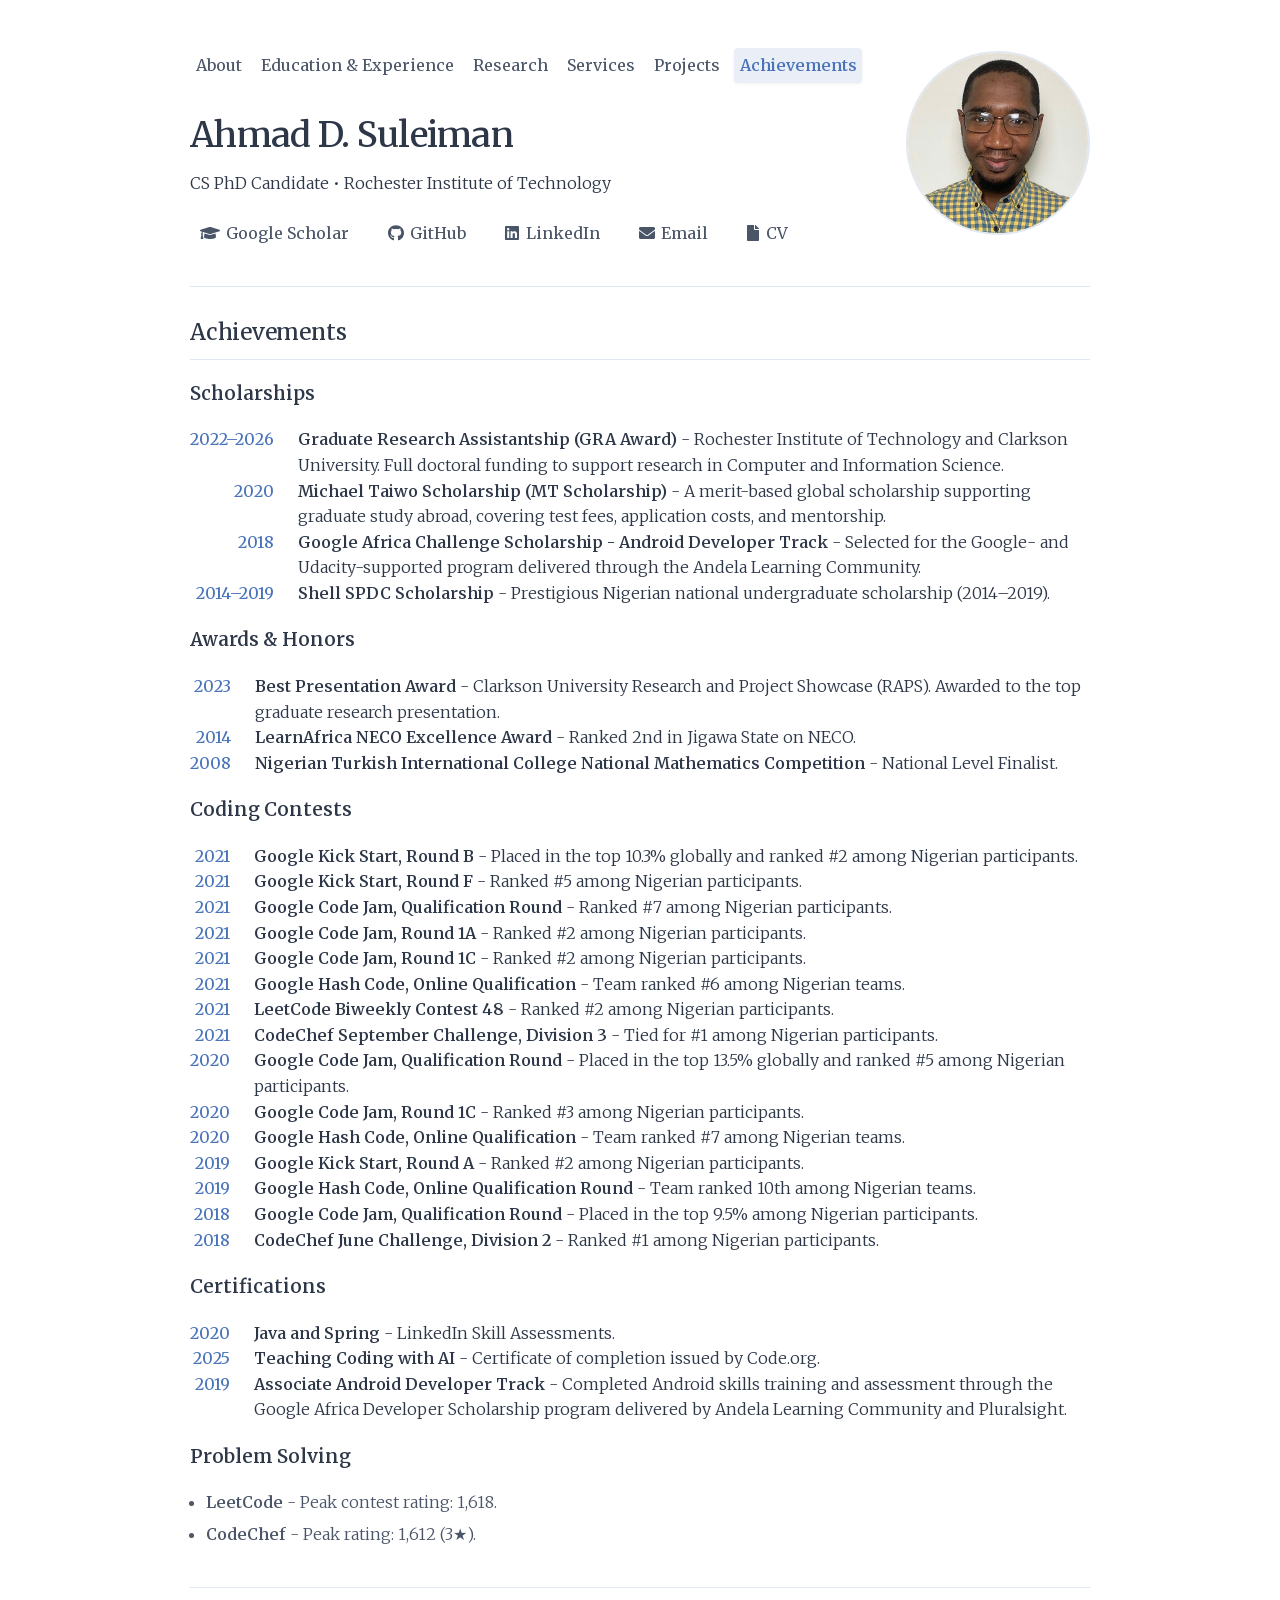
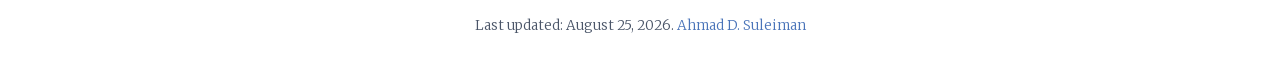
==== commit e7205e46: "Add education and experience page" ====
--- a/achievements.html
+++ b/achievements.html
@@ -36,7 +36,7 @@
     <meta name="twitter:image" content="https://ahmadfantastic.github.io/images/og-card.png">
     <meta name="twitter:image:alt" content="Ahmad D. Suleiman, computing education and empirical software engineering researcher">
     <link rel="preload" href="assets/fonts/merriweather-latin.woff2" as="font" type="font/woff2" crossorigin>
-    <link rel="stylesheet" href="styles.css?v=20260809-1">
+    <link rel="stylesheet" href="styles.css?v=20260825-1">
 </head>
 
 <body>
@@ -48,6 +48,7 @@
             <nav id="main-nav" aria-label="Main navigation">
                 <ul>
                     <li><a href="index.html">About</a></li>
+                    <li><a href="education-experience.html">Education &amp; Experience</a></li>
                     <li><a href="research.html">Research</a></li>
                     <li><a href="services.html">Services</a></li>
                     <li><a href="projects.html">Projects</a></li>
--- a/styles.css
+++ b/styles.css
@@ -108,7 +108,7 @@
   padding: 0;
   display: flex;
   flex-wrap: wrap;
-  gap: 1.25rem;
+  gap: 0.5rem;
 }
 
 nav a, .social-links-header a {
@@ -118,6 +118,10 @@
   font-weight: 400;
   padding: 0.3rem 0.6rem;
   border-radius: 4px;
+}
+
+nav a {
+  padding-inline: 0.35rem;
 }
 
 nav a:hover, .social-links-header a:hover {
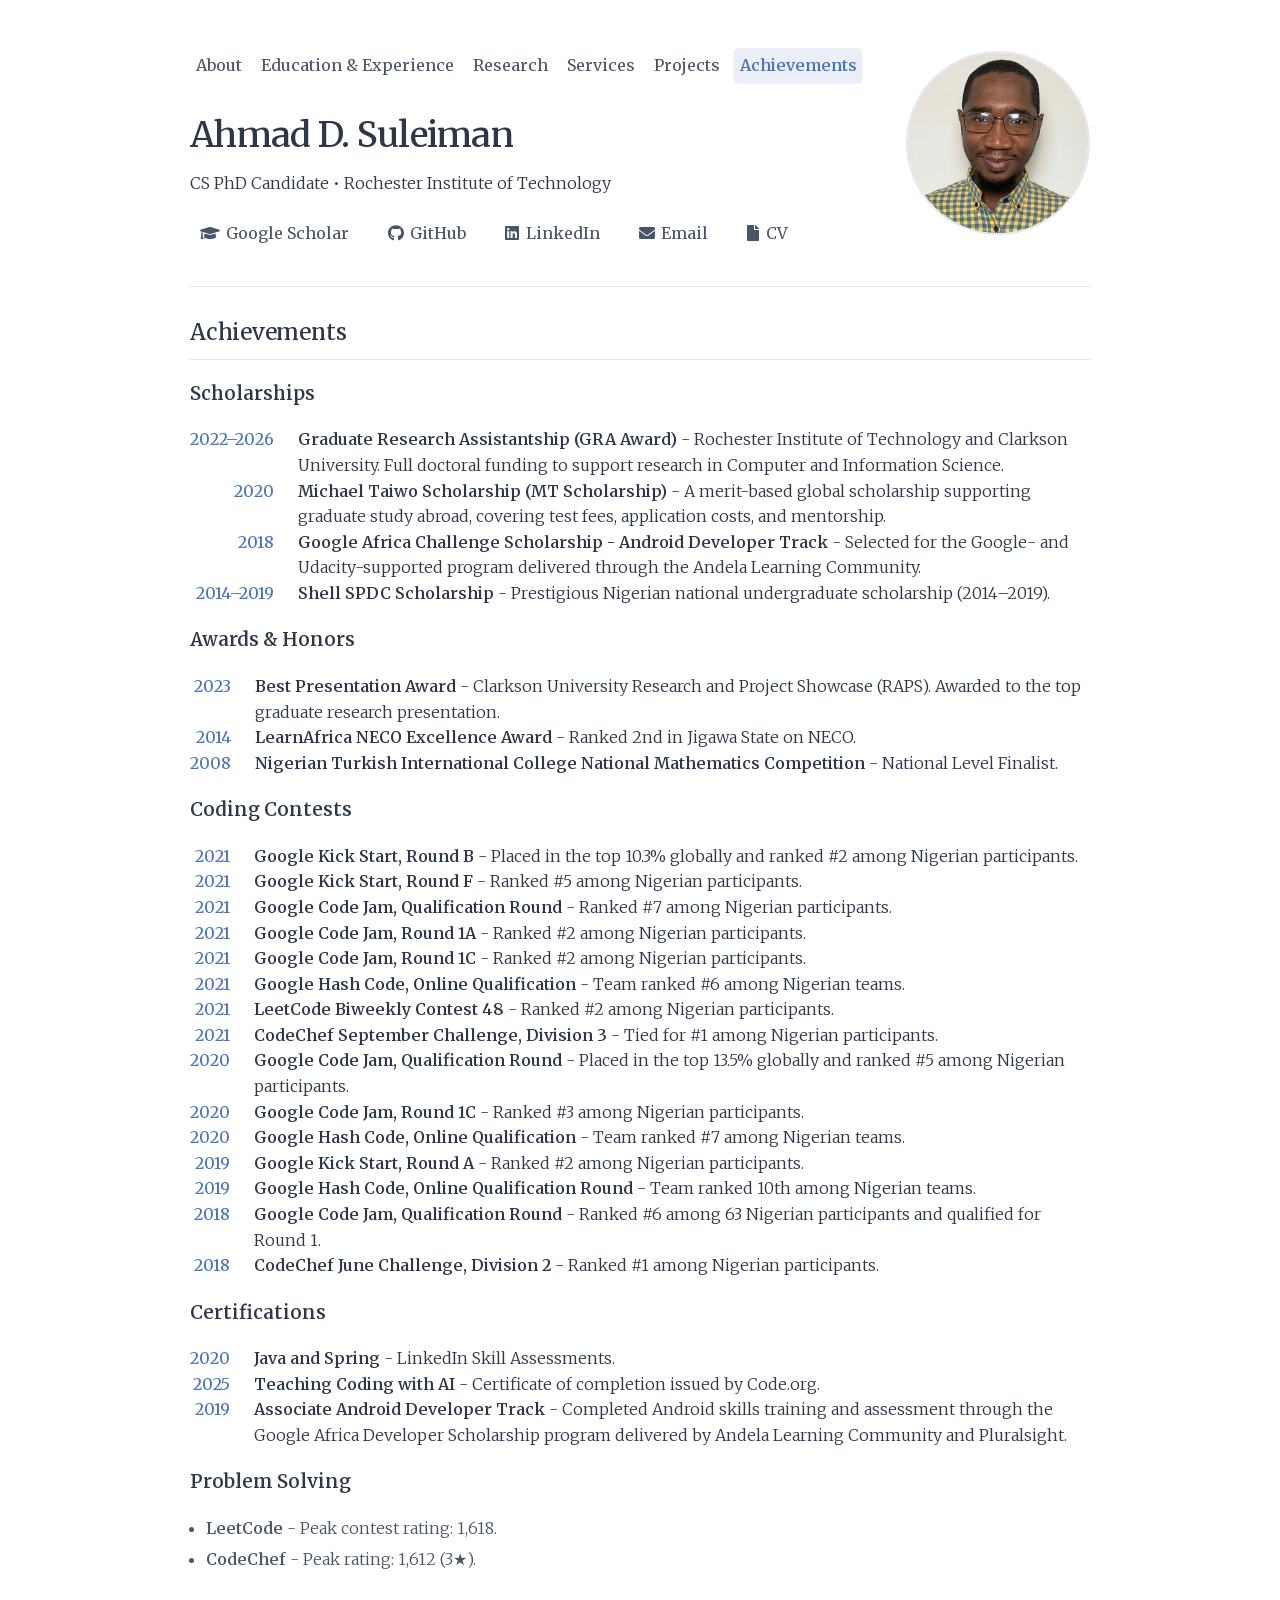
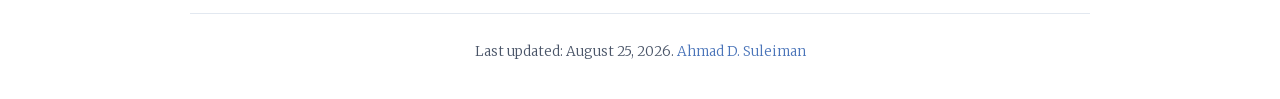
==== commit 4734dc1f: "Correct 2018 Code Jam ranking" ====
--- a/achievements.html
+++ b/achievements.html
@@ -188,7 +188,7 @@
                     </div>
                     <div class="entry-item">
                         <span class="entry-date">2018</span>
-                        <div class="entry-desc"><b>Google Code Jam, Qualification Round</b> - Placed in the top 9.5% among Nigerian participants.</div>
+                        <div class="entry-desc"><b>Google Code Jam, Qualification Round</b> - Ranked #6 among 63 Nigerian participants and qualified for Round 1.</div>
                     </div>
                     <div class="entry-item">
                         <span class="entry-date">2018</span>
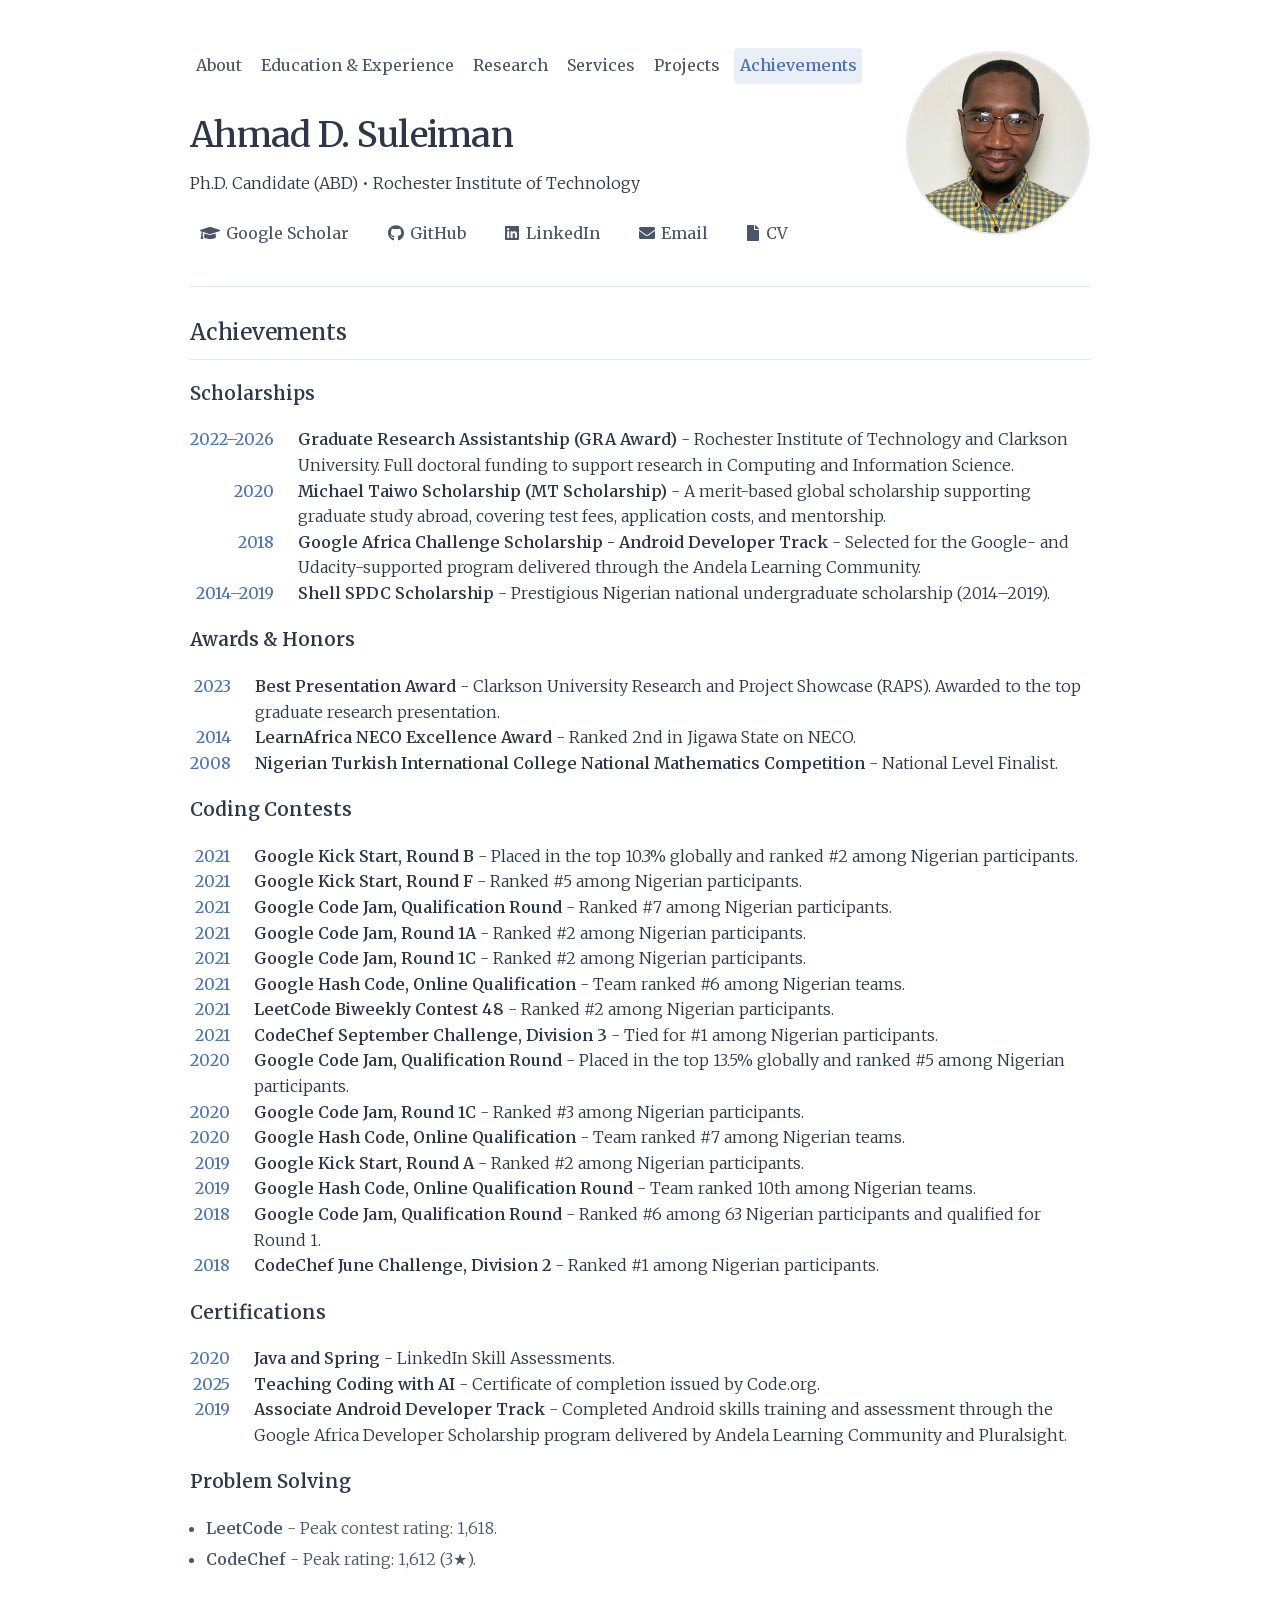
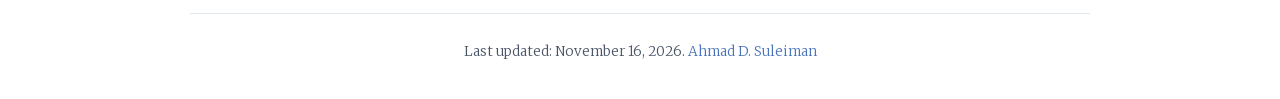
==== commit e1712c61: "Update academic service, publications, teaching, and CV" ====
--- a/achievements.html
+++ b/achievements.html
@@ -56,7 +56,7 @@
                 </ul>
             </nav>
             <h1>Ahmad D. Suleiman</h1>
-            <p>CS PhD Candidate • Rochester Institute of Technology</p>
+            <p>Ph.D. Candidate (ABD) • Rochester Institute of Technology</p>
             <div class="social-links-header">
                 <a href="https://scholar.google.com/citations?user=X2DXbvgAAAAJ&amp;hl=en" target="_blank"
                     rel="noopener noreferrer"><span class="social-icon icon-graduation-cap" aria-hidden="true"></span>Google Scholar</a>
@@ -65,7 +65,7 @@
                 <a href="https://www.linkedin.com/in/ahmad-d-suleiman/" target="_blank" rel="noopener noreferrer"><span
                         class="social-icon icon-linkedin" aria-hidden="true"></span>LinkedIn</a>
                 <a href="mailto:as4300@rit.edu"><span class="social-icon icon-envelope" aria-hidden="true"></span>Email</a>
-                <a href="CV.pdf" download><span class="social-icon icon-file" aria-hidden="true"></span>CV</a>
+                <a href="Ahmad_D_Suleiman_Academic_CV.pdf" download="Ahmad_D_Suleiman_Academic_CV.pdf"><span class="social-icon icon-file" aria-hidden="true"></span>CV</a>
             </div>
         </div>
         <div class="header-image">
@@ -89,7 +89,7 @@
                         <span class="entry-date">2022–2026</span>
                         <div class="entry-desc"><b>Graduate Research Assistantship (GRA Award)</b> - Rochester
                             Institute of Technology and Clarkson University. Full doctoral funding to support research in
-                            Computer and Information Science.</div>
+                            Computing and Information Science.</div>
                     </div>
                     <div class="entry-item">
                         <span class="entry-date">2020</span>
@@ -229,7 +229,7 @@
     </main>
 
     <footer>
-        <p>Last updated: August 25, 2026. <a href="https://ahmadfantastic.github.io">Ahmad D. Suleiman</a></p>
+        <p>Last updated: November 16, 2026. <a href="https://ahmadfantastic.github.io">Ahmad D. Suleiman</a></p>
     </footer>
     <div id="imageModal" class="modal">
         <button class="modal-close" type="button" onclick="closeModal()" aria-label="Close image preview">&times;</button>
